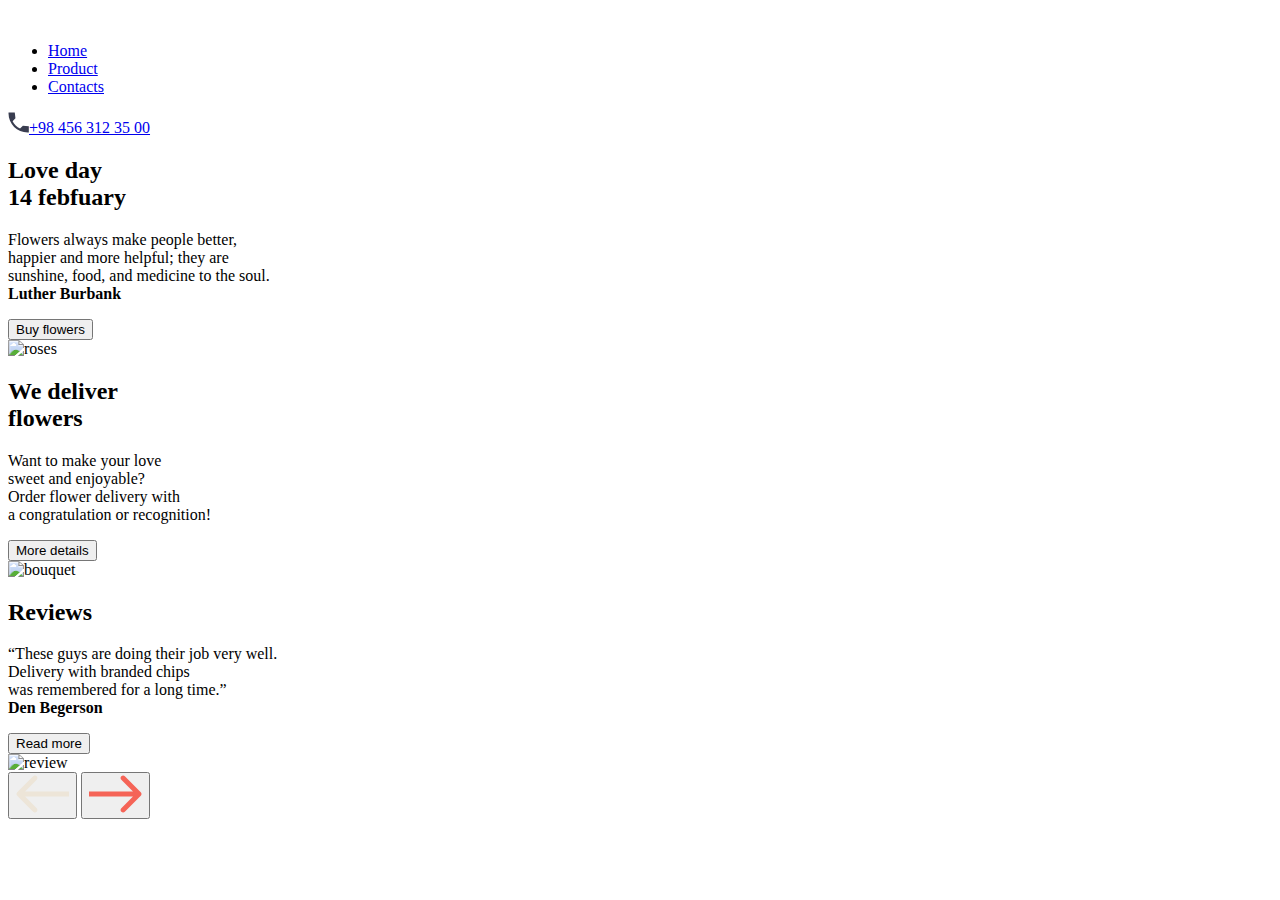
==== index.html @ c87324c2 "Add files via upload" ====
<!DOCTYPE html>
<html lang="en">
    <head>
        <meta charset="UTF-8">
        <meta name="viewport" content="width=device-width, initial-scale=1.0">
        <title>Flowerful Moments</title>
        <link property="stylesheet" rel="stylesheet" type="text/css" href="css/reset.css">
        <link property="stylesheet" rel="stylesheet" type="text/css" href="css/styles.css">
        <link rel="icon" href="images/logo.ico" type="image/x-icon">
        <link rel="canonical" href="http://flowerful-moments.com" />
    </head>
    <body class="page">
        <header class="header page__header">
            <div class="logo header__logo">
                <a href="index.html"><img class="logo__image" src="images/logo.png" alt="" /></a>
            </div>
            <nav class="nav header__nav">
                <ul class="nav__list">
                    <li class="nav__item nav__item--bold"><a class="nav__link" href="index.html">Home</a></li>
                    <li class="nav__item"><a class="nav__link" href="product.html">Product</a></li>
                    <li class="nav__item"><a class="nav__link" href="contacts.html">Contacts</a></li>
                </ul>
            </nav>
            <div class="phone header__phone">
                <a class="phone__link" href="tel:+984563123500"><svg class="phone__icon" width="21" height="21" viewBox="0 0 22 22" fill="none" xmlns="http://www.w3.org/2000/svg">
                    <path d="M21.8101 15.0367L15.584 14.325L12.6067 17.265C9.25287 15.5806 6.52682 12.8886 4.82109 9.57667L7.81012 6.625L7.08944 0.5H0.57974C-0.105492 12.3767 9.78311 22.1417 21.8101 21.465V15.0367Z" fill="#393D50"/>
                </svg>+98 456 312 35 00</a>
            </div>
        </header>
        <main class="main page__main">
            <div class="container main__container main__container--active">
                <div class="container-left container__container-left">
                    <div class="container-left__title">
                        <h2>Love day<br>14 febfuary</h2>
                    </div>
                    <p class="container-left__p">Flowers always make people better,<br>happier and more helpful; they are<br>sunshine, food, and medicine to the soul.<br><strong>Luther Burbank</strong></p>
                    <a href="#"><button class="button container-left__button">Buy flowers</button></a>
                </div>
                <div class="container-right container__container-right">
                    <img class="container-right__image" src="images/main1.png" alt="roses" />
                </div>
            </div>
            <div class="container main__container">
                <div class="container-left container__container-left">
                    <div class="container-left__title">
                        <h2>We deliver<br>flowers</h2>
                    </div>
                    <p class="container-left__p">Want to make your love<br>sweet and enjoyable?<br>Order flower delivery with<br>a congratulation or recognition!</p>
                    <a href="#"><button class="button container-left__button">More details</button></a>
                </div>
                <div class="container-right container__container-right">
                    <img class="container-right__image" src="images/bouquet.png" alt="bouquet" />
                </div>
            </div>
            <div class="container main__container">
                <div class="container-left container__container-left">
                    <div class="container-left__title">
                        <h2>Reviews</h2>
                    </div>
                    <p class="container-left__p">“These guys are doing their job very well.<br>Delivery with branded chips<br>was remembered for a long time.”<br><strong>Den Begerson</strong></p>
                    <a href="#"><button class="button container-left__button">Read more</button></a>
                </div>
                <div class="container-right container__container-right">
                    <img class="container-right__image" src="images/roses.png" alt="review" />
                </div>

            </div>
        </main>

        <button class="left-arrow page__left-arrow" onclick="next(-1)"><svg width="53" height="38" viewBox="0 0 53 38" fill="none" xmlns="http://www.w3.org/2000/svg">
            <path d="M1.23223 17.2322C0.255924 18.2085 0.255924 19.7915 1.23223 20.7678L17.1421 36.6777C18.1184 37.654 19.7014 37.654 20.6777 36.6777C21.654 35.7014 21.654 34.1184 20.6777 33.1421L6.53553 19L20.6777 4.85787C21.654 3.88156 21.654 2.29864 20.6777 1.32233C19.7014 0.346023 18.1184 0.346023 17.1421 1.32233L1.23223 17.2322ZM53 16.5L3 16.5L3 21.5L53 21.5L53 16.5Z" fill="#EDE5D8"/></svg>
        </button>
        <button class="right-arrow page__right-arrow" onclick="next(1)"><svg width="53" height="38" viewBox="0 0 53 38" fill="none" xmlns="http://www.w3.org/2000/svg">
            <path d="M51.7678 17.2322C52.7441 18.2085 52.7441 19.7915 51.7678 20.7678L35.8579 36.6777C34.8816 37.654 33.2986 37.654 32.3223 36.6777C31.346 35.7014 31.346 34.1184 32.3223 33.1421L46.4645 19L32.3223 4.85786C31.346 3.88155 31.346 2.29864 32.3223 1.32233C33.2986 0.346017 34.8816 0.346017 35.8579 1.32233L51.7678 17.2322ZM-2.2466e-07 16.5L50 16.5L50 21.5L2.2466e-07 21.5L-2.2466e-07 16.5Z" fill="#F56457"/></svg>
        </button>

        <script src='https://cdnjs.cloudflare.com/ajax/libs/jquery/3.2.1/jquery.min.js'></script>
        <script src="js/myScript.js"></script>
    </body>
</html>
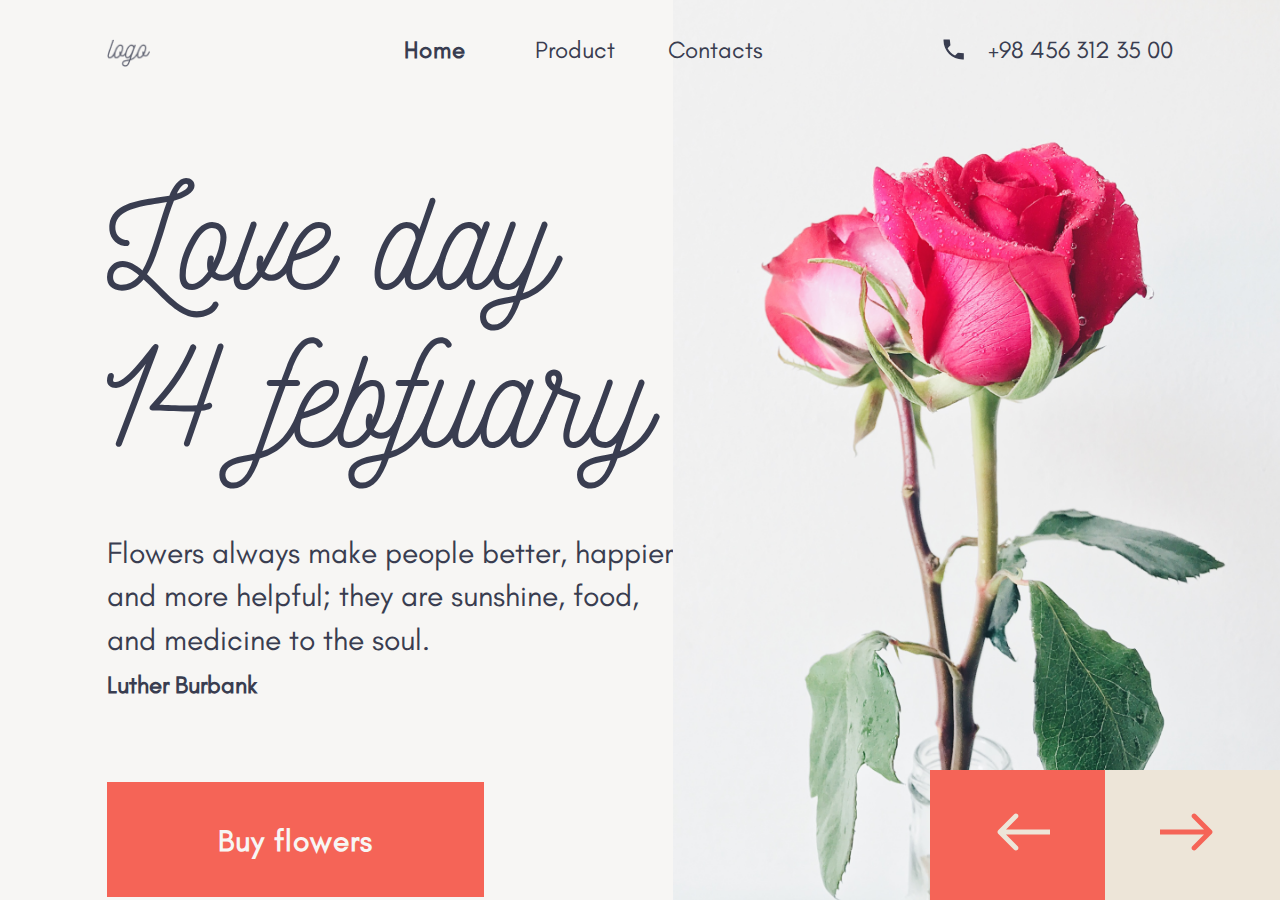
==== commit e19c5a65: "Update index.html" ====
--- a/index.html
+++ b/index.html
@@ -12,7 +12,7 @@
     <body class="page">
         <header class="header page__header">
             <div class="logo header__logo">
-                <a href="index.html"><img class="logo__image" src="images/logo.png" alt="" /></a>
+                <a href="index.html"><img class="logo__image" src="images/logo.png" alt="flowerful moments" /></a>
             </div>
             <nav class="nav header__nav">
                 <ul class="nav__list">
@@ -33,8 +33,8 @@
                     <div class="container-left__title">
                         <h2>Love day<br>14 febfuary</h2>
                     </div>
-                    <p class="container-left__p">Flowers always make people better,<br>happier and more helpful; they are<br>sunshine, food, and medicine to the soul.<br><strong>Luther Burbank</strong></p>
-                    <a href="#"><button class="button container-left__button">Buy flowers</button></a>
+                    <p class="container-left__p">Flowers always make people better, happier and more helpful; they are sunshine, food, and medicine to the soul.<br><strong>Luther Burbank</strong></p>
+                    <a class="container__link" href="product.html"><button type="button" name="buy" class="button container-left__button">Buy flowers</button></a>
                 </div>
                 <div class="container-right container__container-right">
                     <img class="container-right__image" src="images/main1.png" alt="roses" />
@@ -46,7 +46,7 @@
                         <h2>We deliver<br>flowers</h2>
                     </div>
                     <p class="container-left__p">Want to make your love<br>sweet and enjoyable?<br>Order flower delivery with<br>a congratulation or recognition!</p>
-                    <a href="#"><button class="button container-left__button">More details</button></a>
+                    <a class="container__link" href="#"><button type="button" name="about" class="button container-left__button">More details</button></a>
                 </div>
                 <div class="container-right container__container-right">
                     <img class="container-right__image" src="images/bouquet.png" alt="bouquet" />
@@ -58,23 +58,19 @@
                         <h2>Reviews</h2>
                     </div>
                     <p class="container-left__p">“These guys are doing their job very well.<br>Delivery with branded chips<br>was remembered for a long time.”<br><strong>Den Begerson</strong></p>
-                    <a href="#"><button class="button container-left__button">Read more</button></a>
+                    <a class="container__link" href="#"><button type="button" name="more" class="button container-left__button">Read more</button></a>
                 </div>
                 <div class="container-right container__container-right">
                     <img class="container-right__image" src="images/roses.png" alt="review" />
                 </div>
-
             </div>
         </main>
-
-        <button class="left-arrow page__left-arrow" onclick="next(-1)"><svg width="53" height="38" viewBox="0 0 53 38" fill="none" xmlns="http://www.w3.org/2000/svg">
+        <button  type="button" name="previous" class="left-arrow page__left-arrow" onclick="next(-1)"><svg width="53" height="38" viewBox="0 0 53 38" fill="none" xmlns="http://www.w3.org/2000/svg">
             <path d="M1.23223 17.2322C0.255924 18.2085 0.255924 19.7915 1.23223 20.7678L17.1421 36.6777C18.1184 37.654 19.7014 37.654 20.6777 36.6777C21.654 35.7014 21.654 34.1184 20.6777 33.1421L6.53553 19L20.6777 4.85787C21.654 3.88156 21.654 2.29864 20.6777 1.32233C19.7014 0.346023 18.1184 0.346023 17.1421 1.32233L1.23223 17.2322ZM53 16.5L3 16.5L3 21.5L53 21.5L53 16.5Z" fill="#EDE5D8"/></svg>
         </button>
-        <button class="right-arrow page__right-arrow" onclick="next(1)"><svg width="53" height="38" viewBox="0 0 53 38" fill="none" xmlns="http://www.w3.org/2000/svg">
+        <button type="button" name="next" class="right-arrow page__right-arrow" onclick="next(1)"><svg width="53" height="38" viewBox="0 0 53 38" fill="none" xmlns="http://www.w3.org/2000/svg">
             <path d="M51.7678 17.2322C52.7441 18.2085 52.7441 19.7915 51.7678 20.7678L35.8579 36.6777C34.8816 37.654 33.2986 37.654 32.3223 36.6777C31.346 35.7014 31.346 34.1184 32.3223 33.1421L46.4645 19L32.3223 4.85786C31.346 3.88155 31.346 2.29864 32.3223 1.32233C33.2986 0.346017 34.8816 0.346017 35.8579 1.32233L51.7678 17.2322ZM-2.2466e-07 16.5L50 16.5L50 21.5L2.2466e-07 21.5L-2.2466e-07 16.5Z" fill="#F56457"/></svg>
         </button>
-
-        <script src='https://cdnjs.cloudflare.com/ajax/libs/jquery/3.2.1/jquery.min.js'></script>
-        <script src="js/myScript.js"></script>
+        <script src="js/slider.js"></script>
     </body>
-</html>+</html>
--- a/css/styles.css
+++ b/css/styles.css
@@ -0,0 +1,141 @@
+.page{
+    max-width: 1440px;
+    margin: 0 auto;
+    height: 100vh;
+    background-color: #EDE5D8;
+    box-sizing: border-box;
+}
+.page .page__header{
+    padding: 36px 8.33% 0;
+    position: absolute;
+    z-index: 10;
+}
+.page .page__main{position: absolute;left: 0;top: 0;bottom: 0;right: 0;}
+.page__left-arrow{padding-left: 12px;position: absolute;bottom: 0;right: 175px;}
+.page__right-arrow{padding-right: 12px;position: absolute;right: 0;bottom: 0;}
+.header{
+    width: 100%;
+    box-sizing: border-box;
+    display: flex;
+    justify-content: space-between;
+}
+.header .header__logo{
+}
+.header .header__nav{
+}
+.header .header__phone{
+}
+.logo{
+    width: 100px;
+}
+.logo .logo__image{
+    width: 43px;
+    vertical-align: middle;
+}
+.nav{
+}
+.nav .nav__list{
+    display: flex;
+    justify-content: space-around;
+    width: 420px;
+}
+.nav .nav__item{
+    width: 33%;
+    text-align: center;
+}
+.nav .nav__item:hover{
+    font-weight: 700;
+    letter-spacing: 1px;
+}
+.nav__item--bold{
+    font-weight: 700;
+    letter-spacing: 1px;
+}
+.nav .nav__link{
+}
+.phone{}
+.phone .phone__link{
+    text-decoration: none;
+    color: #393D50;
+}
+.phone .phone__icon{
+    padding-right: 24px;
+    position: relative;
+    top: 2px;
+}
+
+
+
+.main{
+}
+.main .main__container{position: absolute;top: 0;bottom: 0;left: 0;right: 0;}
+.main .main__container--active{display: block;}
+.container{background-color: #F7F6F4;display: none;}
+.container .container__container-left{
+    position: absolute;
+    top: 0;
+    bottom: 0;
+    left: 0;
+    right: 47.43%;
+    padding-left: 8.33%;
+    padding-top: 154px;
+    padding-bottom: 130px;
+}
+.container .container__container-right{
+    position: absolute;top: 0;bottom: 0;right: 0;left: 52.57%;
+}
+.container-left{}
+.container-left__title{
+    margin-bottom: 60px;
+}
+.container-left__p{
+    line-height: 145%;
+    font-size: 30px;
+    margin-bottom: 75px;
+}
+.container-left .container-left__button{
+}
+.button{padding: 40px 100px;width: 377px;height: 115px;font-size: 30px;background-color: #F56457;color: #F7F6F4;font-weight: bold;margin-bottom: -30px;letter-spacing: 1px;}
+.container-right{
+}
+.container-right__image{
+    position: absolute;
+    height: 100vh;
+    width: 100%;
+    object-fit: cover;
+    object-position: center;
+}
+.left-arrow{
+    width: 175px;
+    height: 130px;
+    background-color: #F56457;
+    border: none;
+    }
+.left-arrow:hover{
+    padding-left: 0;
+    transition: background-color 0.1s linear;
+}
+.left-arrow:active{
+    padding-left: 0;
+    background-color: rgba(245, 100, 87, 0.2);
+}
+.right-arrow{
+    width: 175px;
+    height: 130px;
+    background-color: #EDE5D8;
+    border: none;
+}
+.right-arrow:hover{
+    padding-right: 0;
+    transition: background-color 0.1s linear;
+}
+.right-arrow:active{
+    padding-right: 0;
+    background-color: rgba(245, 100, 87, 0.8);
+}
+
+@media (max-width: 1024px){
+    .container-left__p{
+        font-size: 24px;
+    }
+}